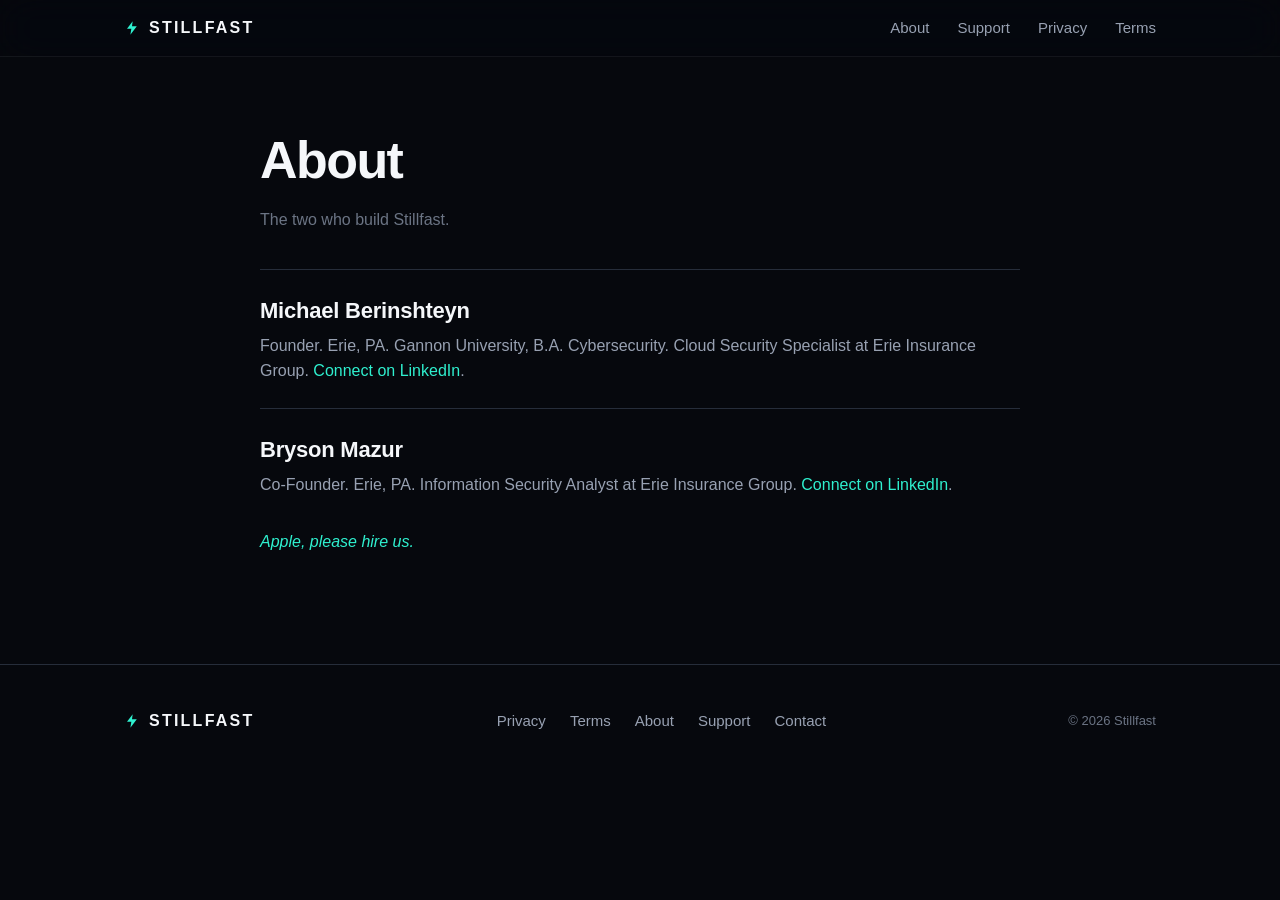
==== about.html @ 6174589a "Stillfast marketing site Static site for GitHub Pages: home (hero + demo video + feature screenshots" ====
<!DOCTYPE html>
<html lang="en">
<head>
  <meta charset="UTF-8" />
  <meta name="viewport" content="width=device-width, initial-scale=1.0" />
  <title>About - Stillfast</title>
  <meta name="description" content="The team building Stillfast." />
  <link rel="stylesheet" href="styles.css" />
  <link rel="icon" href="data:," />
</head>
<body>
  <header class="site-header">
    <div class="container">
      <a class="wordmark" href="index.html"><span class="bolt"><svg class="bolt-svg" width="1em" height="1em" viewBox="0 0 24 24" fill="currentColor" aria-hidden="true"><path d="M13 2 L4.5 13.2 L11 13.2 L9.6 22 L19.2 9.4 L12 9.4 Z"/></svg></span>STILLFAST</a>
      <nav class="nav">
        <a href="about.html">About</a>
        <a href="support.html">Support</a>
        <a href="privacy.html">Privacy</a>
        <a href="terms.html">Terms</a>
      </nav>
    </div>
  </header>

  <main class="container narrow legal about">
    <h1>About</h1>
    <p class="updated">The two who build Stillfast.</p>

    <div class="person">
      <h2>Michael Berinshteyn</h2>
      <p>Founder. Erie, PA. Gannon University, B.A. Cybersecurity. Cloud Security Specialist at Erie Insurance Group. <a href="https://www.linkedin.com/in/michael-berinshteyn-a68b69226/">Connect on LinkedIn</a>.</p>
    </div>

    <div class="person">
      <h2>Bryson Mazur</h2>
      <p>Co-Founder. Erie, PA. Information Security Analyst at Erie Insurance Group. <a href="https://www.linkedin.com/in/bryson-mazur-904301257/">Connect on LinkedIn</a>.</p>
    </div>

    <p style="margin-top:32px;font-style:italic;color:var(--accent);">Apple, please hire us.</p>
  </main>

  <footer class="site-footer">
    <div class="container">
      <div class="wordmark"><span class="bolt"><svg class="bolt-svg" width="1em" height="1em" viewBox="0 0 24 24" fill="currentColor" aria-hidden="true"><path d="M13 2 L4.5 13.2 L11 13.2 L9.6 22 L19.2 9.4 L12 9.4 Z"/></svg></span>STILLFAST</div>
      <div class="links">
        <a href="privacy.html">Privacy</a>
        <a href="terms.html">Terms</a>
        <a href="about.html">About</a>
        <a href="support.html">Support</a>
        <a href="mailto:berinshteyn@gmail.com">Contact</a>
      </div>
      <div class="copy">&copy; 2026 Stillfast</div>
    </div>
  </footer>
</body>
</html>
---- styles.css ----
/* Stillfast companion site. Dark, athletic, mint-teal accent, matching the app's design tokens.
   The aim is Apple-grade restraint: big confident type, deep whitespace, real product mockups, and
   motion that is subtle and never required. System font (SF Pro on Apple devices), responsive,
   accessible, and degrades cleanly with no JavaScript. */

:root {
  --bg: #06080d;
  --bg-soft: #0b0e14;
  --surface: #12161f;
  --surface-2: #181d28;
  --separator: #262d3a;
  --text: #f5f7fa;
  --text-2: #98a1b2;
  --text-3: #6b7484;
  --accent: #2ff0cf;
  --accent-2: #00c2a3;
  --max: 1080px;
  --radius: 22px;
  --ease: cubic-bezier(0.22, 1, 0.36, 1);
}

* { box-sizing: border-box; margin: 0; padding: 0; }

html { scroll-behavior: smooth; -webkit-text-size-adjust: 100%; }

body {
  background: var(--bg);
  color: var(--text);
  font-family: -apple-system, BlinkMacSystemFont, "SF Pro Display", "SF Pro Text", "Segoe UI", Roboto, Helvetica, Arial, sans-serif;
  line-height: 1.5;
  -webkit-font-smoothing: antialiased;
  text-rendering: optimizeLegibility;
  overflow-x: hidden;
}

a { color: var(--accent); text-decoration: none; transition: color 0.2s var(--ease); }
a:hover { color: #fff; }

.container { max-width: var(--max); margin: 0 auto; padding: 0 24px; }
.narrow { max-width: 760px; }

/* ---------- Header ---------- */
.site-header {
  position: sticky; top: 0; z-index: 50;
  background: rgba(6, 8, 13, 0.6);
  backdrop-filter: saturate(180%) blur(20px);
  -webkit-backdrop-filter: saturate(180%) blur(20px);
  border-bottom: 1px solid rgba(255, 255, 255, 0.06);
}
.site-header .container { display: flex; align-items: center; justify-content: space-between; height: 56px; }
.wordmark {
  font-weight: 700; letter-spacing: 0.14em; font-size: 16px; color: var(--text);
  display: inline-flex; align-items: center; gap: 9px;
}
.wordmark .bolt { color: var(--accent); display: inline-flex; }
.wordmark .bolt-svg { vertical-align: -0.14em; }
.nav { display: flex; gap: 28px; }
.nav a { color: var(--text-2); font-weight: 500; font-size: 15px; }
.nav a:hover { color: var(--text); }
@media (max-width: 620px) { .nav { gap: 18px; } .nav a { font-size: 14px; } }

/* ---------- Buttons ---------- */
.btn {
  display: inline-flex; align-items: center; gap: 8px;
  background: var(--accent); color: #04221d;
  font-weight: 600; font-size: 17px; padding: 13px 26px; border-radius: 980px;
  transition: transform 0.2s var(--ease), box-shadow 0.2s var(--ease), background 0.2s var(--ease);
  box-shadow: 0 8px 30px -10px rgba(47, 240, 207, 0.5);
}
.btn:hover { background: #46f4d6; color: #04221d; transform: translateY(-2px); box-shadow: 0 14px 40px -10px rgba(47, 240, 207, 0.6); }
.btn-ghost {
  display: inline-flex; align-items: center; gap: 6px;
  color: var(--text); font-weight: 500; font-size: 17px; padding: 13px 8px;
}
.btn-ghost:hover { color: var(--accent); }
.btn-ghost .arrow { transition: transform 0.2s var(--ease); }
.btn-ghost:hover .arrow { transform: translateX(4px); }
/* Official App Store badge (Apple-hosted artwork). */
.appstore { display: inline-flex; transition: transform 0.2s var(--ease); }
.appstore img { height: 54px; width: auto; display: block; }
.appstore:hover { transform: translateY(-2px); }

/* ---------- Hero ---------- */
.hero {
  position: relative; text-align: center;
  padding: 110px 0 60px;
  overflow: hidden;
}
.hero::before {
  content: ""; position: absolute; inset: -20% 0 auto 0; height: 700px;
  background: radial-gradient(60% 60% at 50% 0%, rgba(47, 240, 207, 0.16), transparent 70%);
  pointer-events: none;
}
.eyebrow {
  display: inline-block; color: var(--accent); font-weight: 600; font-size: 14px;
  letter-spacing: 0.14em; text-transform: uppercase; margin-bottom: 18px;
}
.hero h1 {
  font-size: clamp(46px, 9vw, 92px); font-weight: 700; letter-spacing: -0.035em; line-height: 1.02;
  background: linear-gradient(180deg, #ffffff, #c6cdd9);
  -webkit-background-clip: text; background-clip: text; color: transparent;
}
.hero .tagline {
  color: var(--text-2); font-size: clamp(18px, 2.6vw, 23px); line-height: 1.45;
  margin: 22px auto 0; max-width: 640px;
}
.hero .cta { margin-top: 38px; display: flex; gap: 10px; justify-content: center; align-items: center; flex-wrap: wrap; }
.hero .fineprint { margin-top: 16px; color: var(--text-3); font-size: 13px; }

/* ---------- Phone mockup ---------- */
.phone {
  --w: 300px;
  width: var(--w); aspect-ratio: 300 / 620; flex: none;
  border-radius: 46px; background: linear-gradient(160deg, #20242e, #0a0c11);
  padding: 11px;
  box-shadow: 0 60px 140px -40px rgba(0, 0, 0, 0.85), inset 0 0 0 1.4px rgba(255, 255, 255, 0.08);
  position: relative;
}
.phone .screen {
  width: 100%; height: 100%; border-radius: 36px; overflow: hidden;
  background: var(--bg-soft); position: relative;
  display: flex; flex-direction: column;
}
.phone .island {
  position: absolute; top: 13px; left: 50%; transform: translateX(-50%);
  width: 96px; height: 25px; background: #000; border-radius: 14px; z-index: 5;
}
.hero .phone { margin: 64px auto 0; }

/* Real app screenshot inside a phone frame (replaces the CSS mockups). */
.phone .shot { width: 100%; height: 100%; border-radius: 36px; object-fit: cover; display: block; }

/* ---------- Video showcase ---------- */
.showcase { text-align: center; }
.video-wrap {
  margin: 52px auto 0; max-width: 340px;
  border-radius: 30px;
  background: radial-gradient(70% 60% at 50% 0%, rgba(47, 240, 207, 0.12), transparent 70%);
}
.demo-video {
  width: 100%; height: auto; display: block; border-radius: 24px;
  box-shadow: 0 60px 140px -45px rgba(0, 0, 0, 0.85), inset 0 0 0 1px rgba(255, 255, 255, 0.05);
}

/* Screen: reaction result */
.scr-react {
  align-items: center; justify-content: center; gap: 4px;
  background: radial-gradient(80% 50% at 50% 42%, rgba(47, 240, 207, 0.18), var(--bg-soft) 70%);
}
.scr-react .topline { position: absolute; top: 54px; left: 0; right: 0; text-align: center; color: var(--text-2); font-size: 13px; font-weight: 600; }
.scr-react .num { font-size: 96px; font-weight: 700; letter-spacing: -0.04em; color: var(--accent); font-variant-numeric: tabular-nums; line-height: 1; }
.scr-react .unit { color: var(--text-2); font-weight: 600; font-size: 17px; margin-top: 6px; }
.scr-react .read { color: #fff; font-weight: 700; font-size: 22px; margin-top: 14px; }
.scr-react .dock { position: absolute; bottom: 30px; left: 50%; transform: translateX(-50%); width: 54px; height: 54px; border-radius: 50%; background: rgba(255,255,255,0.06); border: 1px solid var(--separator); display: flex; align-items: center; justify-content: center; color: #fff; }

/* Screen: today */
.scr-today { padding: 54px 18px 18px; gap: 14px; }
.scr-today .h { font-size: 26px; font-weight: 700; letter-spacing: -0.02em; }
.scr-today .sub { color: var(--text-2); font-size: 13px; margin-top: -8px; }
.scr-today .cta-pill { background: var(--accent); color: #04221d; font-weight: 700; font-size: 15px; text-align: center; padding: 13px; border-radius: 16px; }
.scr-today .lbl { color: var(--text-3); font-size: 11px; font-weight: 700; letter-spacing: 0.1em; text-transform: uppercase; margin-top: 4px; }
.scr-today .tile { background: var(--surface); border: 1px solid var(--separator); border-radius: 16px; padding: 13px; display: flex; align-items: center; gap: 11px; }
.scr-today .tile .ico { width: 30px; height: 30px; border-radius: 9px; background: rgba(47,240,207,0.14); color: var(--accent); display: flex; align-items: center; justify-content: center; flex: none; }
.scr-today .tile .tt { font-weight: 700; font-size: 14px; }
.scr-today .tile .ts { color: var(--text-2); font-size: 11px; margin-top: 2px; }

/* Screen: labs */
.scr-labs { padding: 54px 18px 18px; gap: 12px; }
.scr-labs .card { background: var(--surface); border: 1px solid var(--separator); border-radius: 16px; padding: 15px; }
.scr-labs .lbl { color: var(--text-3); font-size: 10px; font-weight: 700; letter-spacing: 0.1em; text-transform: uppercase; }
.scr-labs .big { font-size: 40px; font-weight: 700; letter-spacing: -0.03em; }
.scr-labs .delta { color: var(--accent); font-weight: 700; font-size: 14px; display: inline-flex; align-items: center; gap: 4px; }
.scr-labs .spark { display: flex; align-items: flex-end; gap: 5px; height: 56px; margin-top: 12px; }
.scr-labs .spark span { flex: 1; background: linear-gradient(180deg, var(--accent), rgba(47,240,207,0.2)); border-radius: 3px; }

/* ---------- Sections ---------- */
section { padding: 92px 0; }
.eyebrow-c { text-align: center; }
.section-title { font-size: clamp(32px, 5.4vw, 56px); font-weight: 700; letter-spacing: -0.03em; text-align: center; line-height: 1.06; }
.section-sub { color: var(--text-2); text-align: center; margin: 16px auto 0; max-width: 600px; font-size: clamp(17px, 2.2vw, 20px); }

/* Alternating feature rows */
.feature-row { display: flex; align-items: center; gap: 64px; }
.feature-row.reverse { flex-direction: row-reverse; }
.feature-row .copy { flex: 1; }
.feature-row .copy h2 { font-size: clamp(30px, 4.4vw, 46px); font-weight: 700; letter-spacing: -0.03em; line-height: 1.08; }
.feature-row .copy p { color: var(--text-2); font-size: clamp(17px, 2.2vw, 19px); margin-top: 16px; max-width: 460px; }
.feature-row .phone-wrap { flex: none; display: flex; justify-content: center; }
.feature-row + .feature-row { margin-top: 110px; }
@media (max-width: 860px) {
  .feature-row, .feature-row.reverse { flex-direction: column; gap: 36px; text-align: center; }
  .feature-row .copy p { margin-left: auto; margin-right: auto; }
  .feature-row + .feature-row { margin-top: 80px; }
}

/* Bento grid */
.bento { display: grid; grid-template-columns: repeat(6, 1fr); gap: 16px; margin-top: 52px; }
.bento .box {
  background: linear-gradient(165deg, var(--surface), var(--bg-soft));
  border: 1px solid var(--separator); border-radius: var(--radius); padding: 26px;
  grid-column: span 2; min-height: 200px; display: flex; flex-direction: column;
}
.bento .box.wide { grid-column: span 3; }
.bento .box .glyph { width: 42px; height: 42px; border-radius: 12px; background: rgba(47,240,207,0.14); color: var(--accent); display: flex; align-items: center; justify-content: center; margin-bottom: 16px; }
.bento .box h3 { font-size: 21px; font-weight: 700; letter-spacing: -0.01em; }
.bento .box p { color: var(--text-2); margin-top: 8px; font-size: 15px; line-height: 1.5; }
.bento .box .spacer { flex: 1; }
.bento .box .stat { font-size: 44px; font-weight: 700; letter-spacing: -0.03em; color: var(--accent); }
@media (max-width: 860px) {
  .bento { grid-template-columns: repeat(2, 1fr); }
  .bento .box, .bento .box.wide { grid-column: span 1; }
}
@media (max-width: 520px) { .bento { grid-template-columns: 1fr; } }

/* Privacy band */
.band { text-align: center; }
.band .glyph-lg { width: 64px; height: 64px; border-radius: 18px; background: rgba(47,240,207,0.14); color: var(--accent); display: inline-flex; align-items: center; justify-content: center; margin-bottom: 22px; }
.band p { color: var(--text-2); max-width: 620px; margin: 16px auto 0; font-size: clamp(17px, 2.2vw, 20px); }

/* Final CTA */
.final {
  text-align: center;
  background: radial-gradient(70% 120% at 50% 0%, rgba(47, 240, 207, 0.12), transparent 65%);
}
.final h2 { font-size: clamp(34px, 6vw, 60px); font-weight: 700; letter-spacing: -0.03em; line-height: 1.05; }
.final .cta { margin-top: 32px; }

/* ---------- Legal ---------- */
.legal { padding: 64px 0 96px; }
.legal h1 { font-size: clamp(36px, 6vw, 52px); font-weight: 700; letter-spacing: -0.03em; }
.legal .updated { color: var(--text-3); margin-top: 8px; margin-bottom: 36px; }
.legal h2 { font-size: 22px; font-weight: 700; margin: 36px 0 10px; letter-spacing: -0.01em; color: var(--text); }
.legal p, .legal li { color: var(--text-2); margin-bottom: 13px; font-size: 16px; line-height: 1.6; }
.legal ul { padding-left: 22px; }
.legal .lede { font-size: 19px; color: var(--text); }

/* About */
.about .person { border-top: 1px solid var(--separator); padding-top: 24px; margin-top: 24px; }
.about .person h2 { margin: 0 0 6px; }

/* ---------- Reveal on scroll (progressive enhancement) ---------- */
.js .reveal { opacity: 0; transform: translateY(24px); transition: opacity 0.7s var(--ease), transform 0.7s var(--ease); }
.js .reveal.in { opacity: 1; transform: none; }
@media (prefers-reduced-motion: reduce) {
  html { scroll-behavior: auto; }
  .js .reveal { opacity: 1 !important; transform: none !important; transition: none; }
}

/* ---------- Footer ---------- */
.site-footer { border-top: 1px solid var(--separator); padding: 44px 0; color: var(--text-3); }
.site-footer .container { display: flex; justify-content: space-between; align-items: center; flex-wrap: wrap; gap: 18px; }
.site-footer .links { display: flex; gap: 24px; flex-wrap: wrap; }
.site-footer a { color: var(--text-2); font-weight: 500; font-size: 15px; }
.site-footer a:hover { color: var(--text); }
.site-footer .copy { font-size: 13px; }
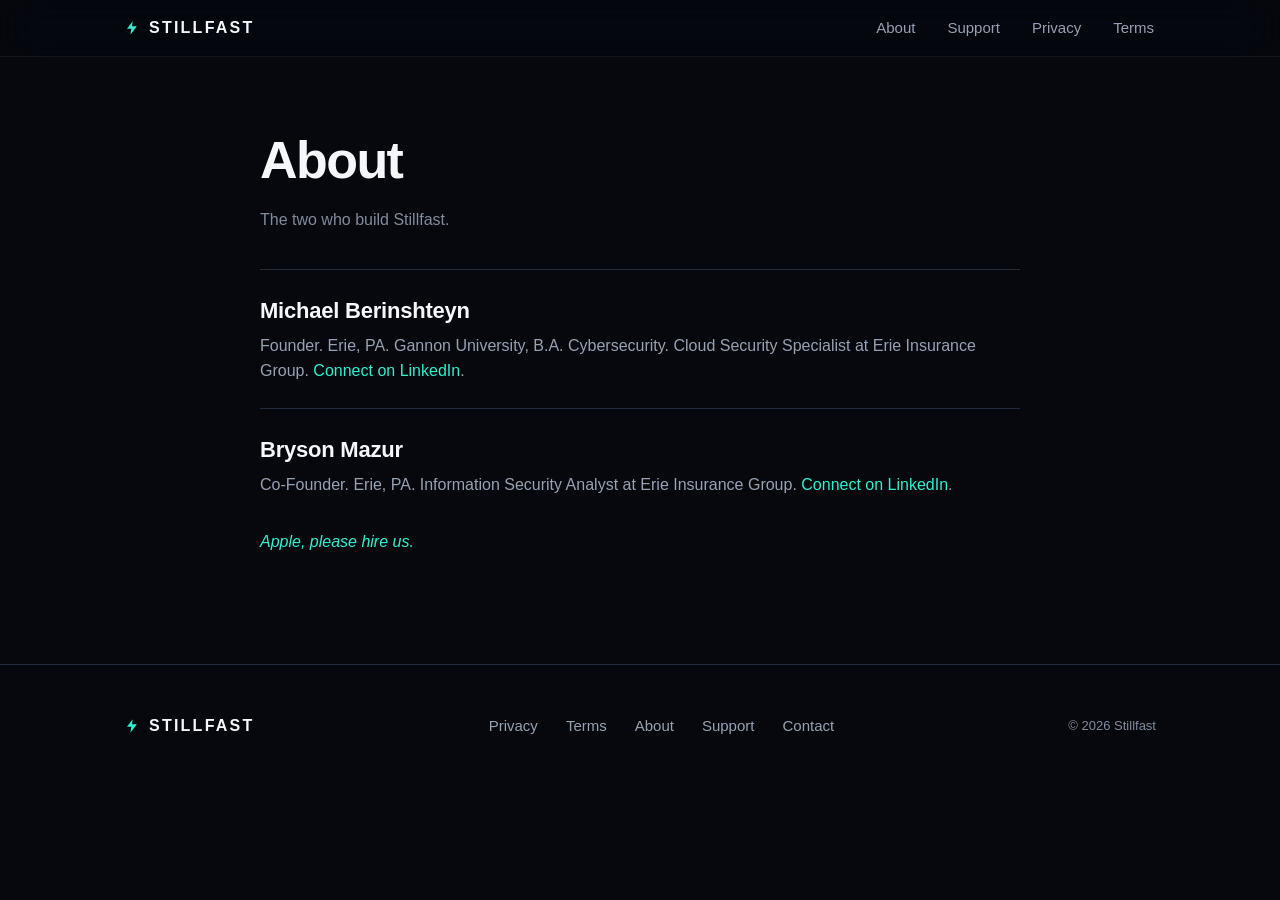
==== commit 2ef1adca: "Accessibility pass (WCAG 2.1/2.2 AA) + content polish - Video: silent loop (audio stripped) with an " ====
--- a/about.html
+++ b/about.html
@@ -9,6 +9,7 @@
   <link rel="icon" href="data:," />
 </head>
 <body>
+  <a class="skip-link" href="#main">Skip to content</a>
   <header class="site-header">
     <div class="container">
       <a class="wordmark" href="index.html"><span class="bolt"><svg class="bolt-svg" width="1em" height="1em" viewBox="0 0 24 24" fill="currentColor" aria-hidden="true"><path d="M13 2 L4.5 13.2 L11 13.2 L9.6 22 L19.2 9.4 L12 9.4 Z"/></svg></span>STILLFAST</a>
@@ -21,7 +22,7 @@
     </div>
   </header>
 
-  <main class="container narrow legal about">
+  <main id="main" class="container narrow legal about">
     <h1>About</h1>
     <p class="updated">The two who build Stillfast.</p>
 
--- a/styles.css
+++ b/styles.css
@@ -11,7 +11,7 @@
   --separator: #262d3a;
   --text: #f5f7fa;
   --text-2: #98a1b2;
-  --text-3: #6b7484;
+  --text-3: #828b9b;   /* lightened to meet WCAG AA 4.5:1 on both bg and surface */
   --accent: #2ff0cf;
   --accent-2: #00c2a3;
   --max: 1080px;
@@ -36,6 +36,19 @@
 a { color: var(--accent); text-decoration: none; transition: color 0.2s var(--ease); }
 a:hover { color: #fff; }
 
+/* ---------- Accessibility ---------- */
+/* Clearly visible keyboard focus on the dark theme (WCAG 2.4.7 Focus Visible). */
+:focus-visible { outline: 3px solid var(--accent); outline-offset: 3px; border-radius: 6px; }
+/* Skip-to-content link, visually hidden until focused (WCAG 2.4.1 Bypass Blocks). */
+.skip-link {
+  position: absolute; left: 12px; top: -64px; z-index: 100;
+  background: var(--accent); color: #04221d; font-weight: 600;
+  padding: 10px 16px; border-radius: 10px; transition: top 0.2s var(--ease);
+}
+.skip-link:focus { top: 12px; color: #04221d; }
+/* Comfortable 24px+ hit targets for inline links (WCAG 2.5.8 Target Size). */
+.nav a, .site-footer .links a { display: inline-flex; align-items: center; min-height: 24px; padding: 6px 2px; }
+
 .container { max-width: var(--max); margin: 0 auto; padding: 0 24px; }
 .narrow { max-width: 760px; }
 
@@ -57,7 +70,13 @@
 .nav { display: flex; gap: 28px; }
 .nav a { color: var(--text-2); font-weight: 500; font-size: 15px; }
 .nav a:hover { color: var(--text); }
-@media (max-width: 620px) { .nav { gap: 18px; } .nav a { font-size: 14px; } }
+/* Small screens: stack the wordmark over a wrapping nav so 5 links + the wordmark never overflow
+   a 320px viewport (WCAG 1.4.10 Reflow). */
+@media (max-width: 600px) {
+  .site-header .container { height: auto; flex-direction: column; gap: 6px; padding-top: 9px; padding-bottom: 9px; }
+  .nav { gap: 16px; flex-wrap: wrap; justify-content: center; }
+  .nav a { font-size: 14px; }
+}
 
 /* ---------- Buttons ---------- */
 .btn {
@@ -79,6 +98,12 @@
 .appstore { display: inline-flex; transition: transform 0.2s var(--ease); }
 .appstore img { height: 54px; width: auto; display: block; }
 .appstore:hover { transform: translateY(-2px); }
+/* Pre-launch: the app is not on the store yet, so the badge is a non-interactive "coming soon"
+   marker (an honest, non-broken alternative to a link that goes nowhere). */
+.appstore-soon { align-items: center; gap: 12px; cursor: default; }
+.appstore-soon:hover { transform: none; }
+.appstore-soon img { opacity: 0.45; }
+.appstore-soon .soon-tag { color: var(--text-2); font-weight: 600; font-size: 14px; letter-spacing: 0.03em; white-space: nowrap; }
 
 /* ---------- Hero ---------- */
 .hero {
@@ -109,7 +134,7 @@
 
 /* ---------- Phone mockup ---------- */
 .phone {
-  --w: 300px;
+  --w: min(300px, 78vw);   /* responsive so it never overflows a 320px viewport (WCAG 1.4.10 Reflow) */
   width: var(--w); aspect-ratio: 300 / 620; flex: none;
   border-radius: 46px; background: linear-gradient(160deg, #20242e, #0a0c11);
   padding: 11px;
@@ -133,7 +158,8 @@
 /* ---------- Video showcase ---------- */
 .showcase { text-align: center; }
 .video-wrap {
-  margin: 52px auto 0; max-width: 340px;
+  position: relative;
+  margin: 52px auto 0; max-width: min(340px, 82vw);
   border-radius: 30px;
   background: radial-gradient(70% 60% at 50% 0%, rgba(47, 240, 207, 0.12), transparent 70%);
 }
@@ -141,6 +167,20 @@
   width: 100%; height: auto; display: block; border-radius: 24px;
   box-shadow: 0 60px 140px -45px rgba(0, 0, 0, 0.85), inset 0 0 0 1px rgba(255, 255, 255, 0.05);
 }
+/* Accessible play/pause control so the auto-playing loop can be stopped (WCAG 2.2.2 Pause, Stop, Hide). */
+.video-toggle {
+  position: absolute; bottom: 16px; right: 16px; z-index: 3;
+  width: 44px; height: 44px; border-radius: 50%; border: none; cursor: pointer;
+  background: rgba(6, 8, 13, 0.66); color: #fff;
+  display: flex; align-items: center; justify-content: center;
+  backdrop-filter: blur(8px); -webkit-backdrop-filter: blur(8px);
+  transition: background 0.2s var(--ease), transform 0.2s var(--ease);
+}
+.video-toggle:hover { background: rgba(6, 8, 13, 0.9); transform: scale(1.05); }
+.video-toggle svg { width: 16px; height: 16px; display: block; }
+.video-toggle .icon-play { display: none; }
+.video-toggle.is-paused .icon-pause { display: none; }
+.video-toggle.is-paused .icon-play { display: block; }
 
 /* Screen: reaction result */
 .scr-react {
@@ -176,6 +216,9 @@
 /* ---------- Sections ---------- */
 section { padding: 92px 0; }
 .eyebrow-c { text-align: center; }
+/* Headings break rather than overflow on very narrow viewports (WCAG 1.4.10). */
+h1, h2, h3 { overflow-wrap: break-word; }
+@media (max-width: 480px) { .hero h1 br, .final h2 br { display: none; } }
 .section-title { font-size: clamp(32px, 5.4vw, 56px); font-weight: 700; letter-spacing: -0.03em; text-align: center; line-height: 1.06; }
 .section-sub { color: var(--text-2); text-align: center; margin: 16px auto 0; max-width: 600px; font-size: clamp(17px, 2.2vw, 20px); }
 
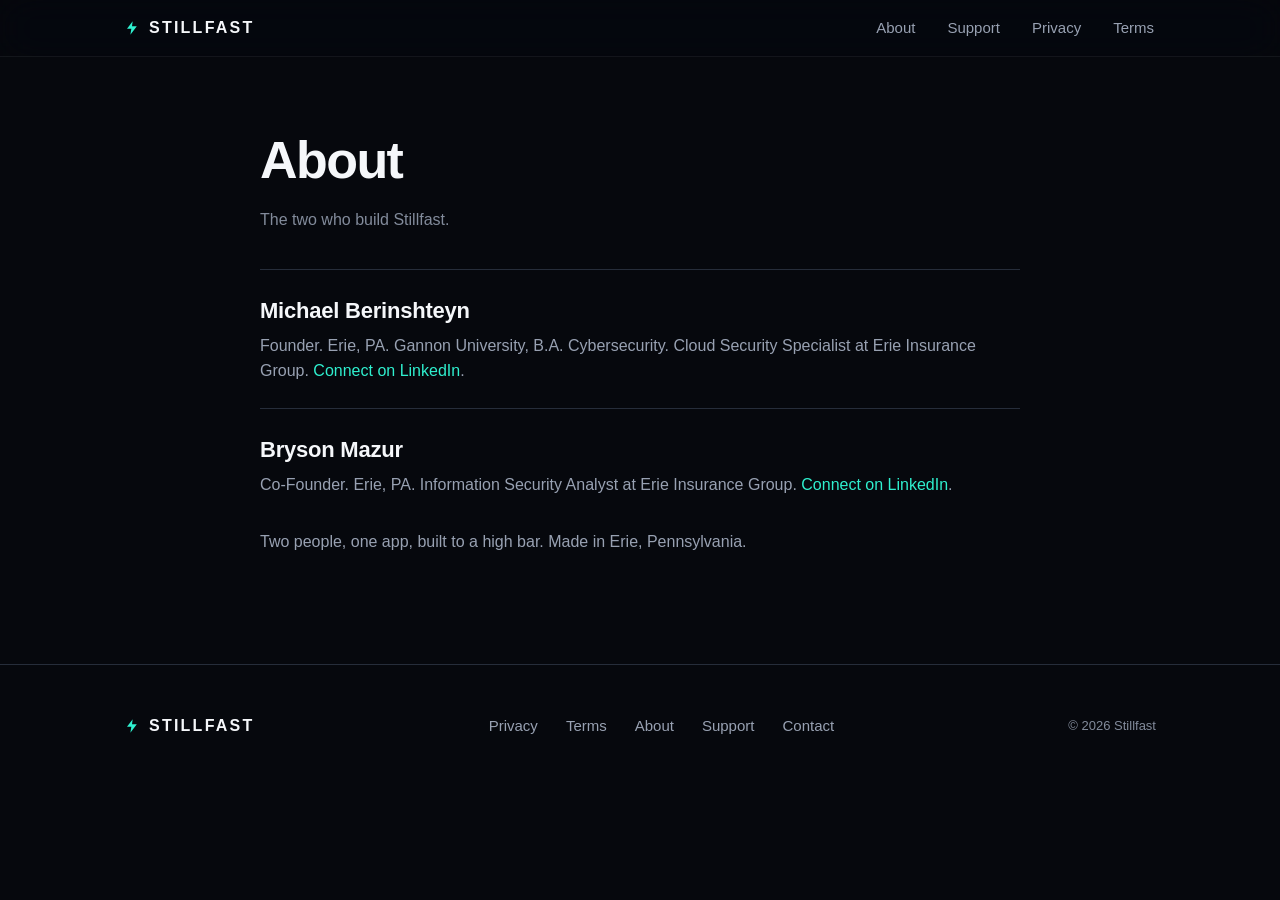
==== commit 9c03b410: "Copy: tighten to Apple-level restraint Cut the over-explaining — short sentences and fragments inste" ====
--- a/about.html
+++ b/about.html
@@ -36,7 +36,7 @@
       <p>Co-Founder. Erie, PA. Information Security Analyst at Erie Insurance Group. <a href="https://www.linkedin.com/in/bryson-mazur-904301257/">Connect on LinkedIn</a>.</p>
     </div>
 
-    <p style="margin-top:32px;font-style:italic;color:var(--accent);">Apple, please hire us.</p>
+    <p style="margin-top:32px;color:var(--text-2);">Two people, one app, built to a high bar. Made in Erie, Pennsylvania.</p>
   </main>
 
   <footer class="site-footer">
